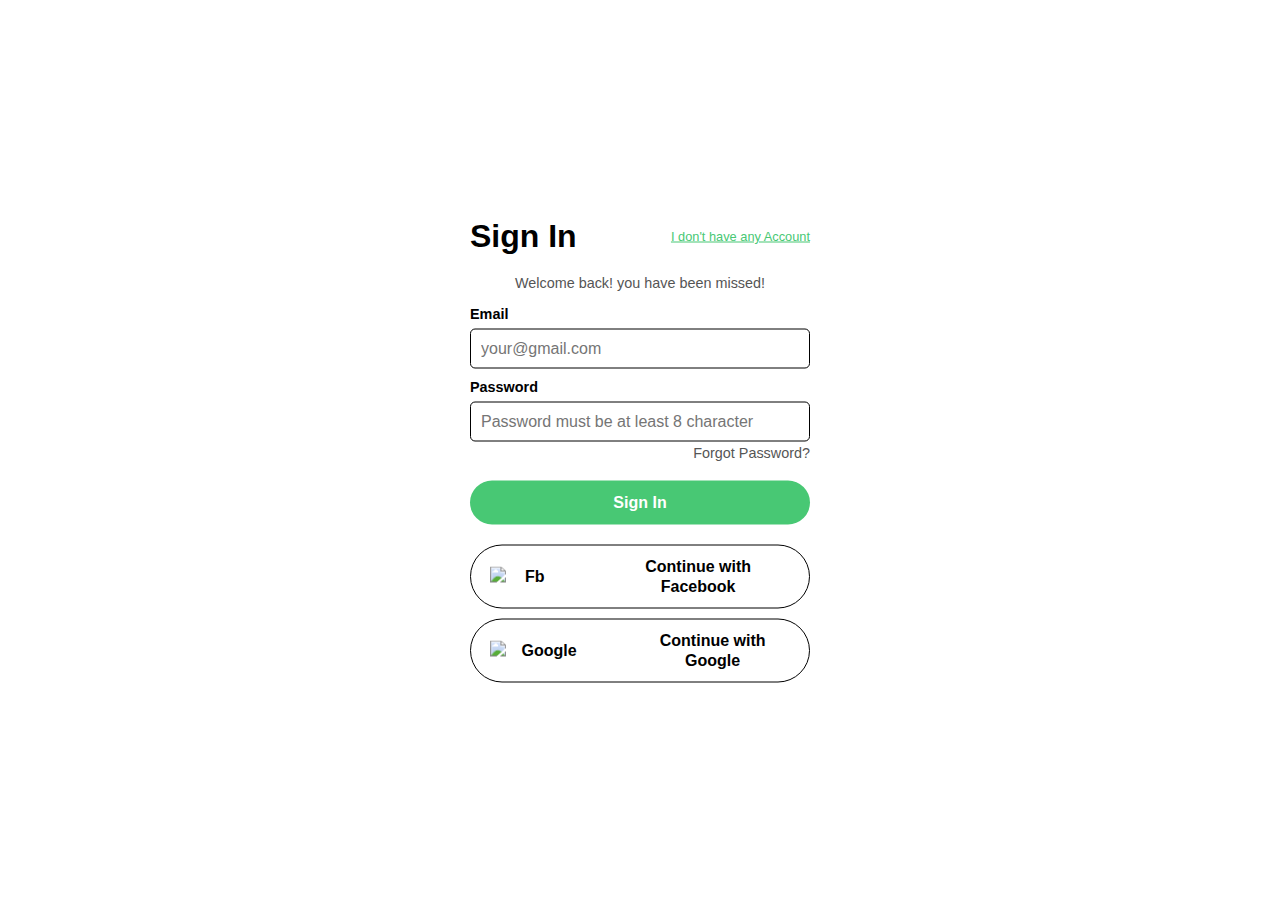
==== sigin.html @ e4460219 "Added index.html" ====
<!DOCTYPE html>
<html lang="en">
<head>
    <meta charset="UTF-8">
    <meta name="viewport" content="width=device-width, initial-scale=1.0">
    <title>Sign In</title>

    <link rel="stylesheet" href="signin.css">
</head>
<body>
    <div class="outer-box">
        <div class="iner-box">
            <header>
                <div class="signin-header">
                    <h1>Sign In</h1>
                    <a href="index.html">I don't have any Account</a>
                </div>
               <p>Welcome back! you have been missed!</p>
            </header>

            <main class="signin-body">
                <form action="post">
                    <p>
                        <label for="email">Email</label>
                        <input type="email" id="email" placeholder="your@gmail.com" required>
                    </p>
                    <p>
                        <label for="password">Password</label>
                        <input type="password" id="password" placeholder="Password must be at least 8 character" required>
                    </p>
                    <div class="form-para">
                        <p><a href="forgot.html">Forgot Password?</a></p>
                    </div>
                    <p>
                        <input type="submit" id="button-4" value="Sign In">
                    </p>
                </form>
            </main>

            <footer class="sigin-footer">
                <button class="button-f" id="button-5"><img src="Images/fb.png" alt="Fb logo" height="20"><a href="https://www.facebook.com">Continue with Facebook</a></button>
                <button class="button-f" id="button-6"><img src="Images/google.png" alt="Google logo" height="20"><a href="https://www.google.com">Continue with Google</a></button>
            </footer>
        </div>
    </div>
</body>
</html>
---- signin.css ----
* {
    margin: 0;
    padding: 0;
    box-sizing: border-box;
}

body {
    font-family: Verdana, Geneva, Tahoma, sans-serif;
}

.outer-box {
    height: 100vh;
    width: 100vw;
}

.iner-box {
    width: 400px;
    margin: 0 auto;
    padding: 30px;
    position: relative;
    top: 50%;
    transform: translateY(-50%);
}

.signin-header {
    display: flex;
    align-items: center;
    justify-content: space-between;
    margin-bottom: 20px;
}

.signin-header a {
     font-size: 0.8rem;
     color: #48c874;
}

header p {
    text-align: center;
    margin-bottom: 15px;
    color: #555;
    font-size: 0.9rem;
}

.signin-body label {
    display: block;
    margin: 7px 0;
    font-weight: bold;
    font-size: 0.9rem;
}

.signin-body input {
    padding: 10px;
    margin-bottom: 3px;
    border: 1px solid #000000;
    border-radius: 5px;
    width: 100%;
    font-size: 1rem;
}

.form-para {
    text-align: end;
    font-size: 0.9rem;
    margin-bottom: 20px;
}

.form-para a {
    color: #555;
    text-decoration-line: none;
}

.form-para a:hover {
      color: #48c874;
}

#button-4 {
    background: #48c874;
    color: white;
    border: none;
    border-radius: 50px;
    font-size: 16px;
    font-weight: bold;
    padding: 10px 0;
    margin-bottom: 20px;
    line-height: 24px;
}

#button-4:hover {
    background-color: transparent;
    color: #48c874;
    border: 1px solid #48c874;
    cursor: pointer;
    transition: all 0.4s;
}

.button-f {
    display: flex;
    align-items: center;
    gap: 43px;
    font-size: 16px;
    font-weight: bold;
    cursor: pointer;
    background-color: white;
}

#button-5 {
    margin-bottom: 10px;
    border: 1px solid #000000;
    padding: 11px 19px;
    width: 100%;
    border-radius: 50px;
    border-width: 0.2px;
    line-height: 20px;
}

#button-6 {
    border: 1px solid #000000;
    padding: 11px 19px;
    width: 100%;
    border-radius: 50px;
    border-width: 0.2px;
    line-height: 20px;
}

.button-f a {
    text-decoration-line: none;
    color: black;
}
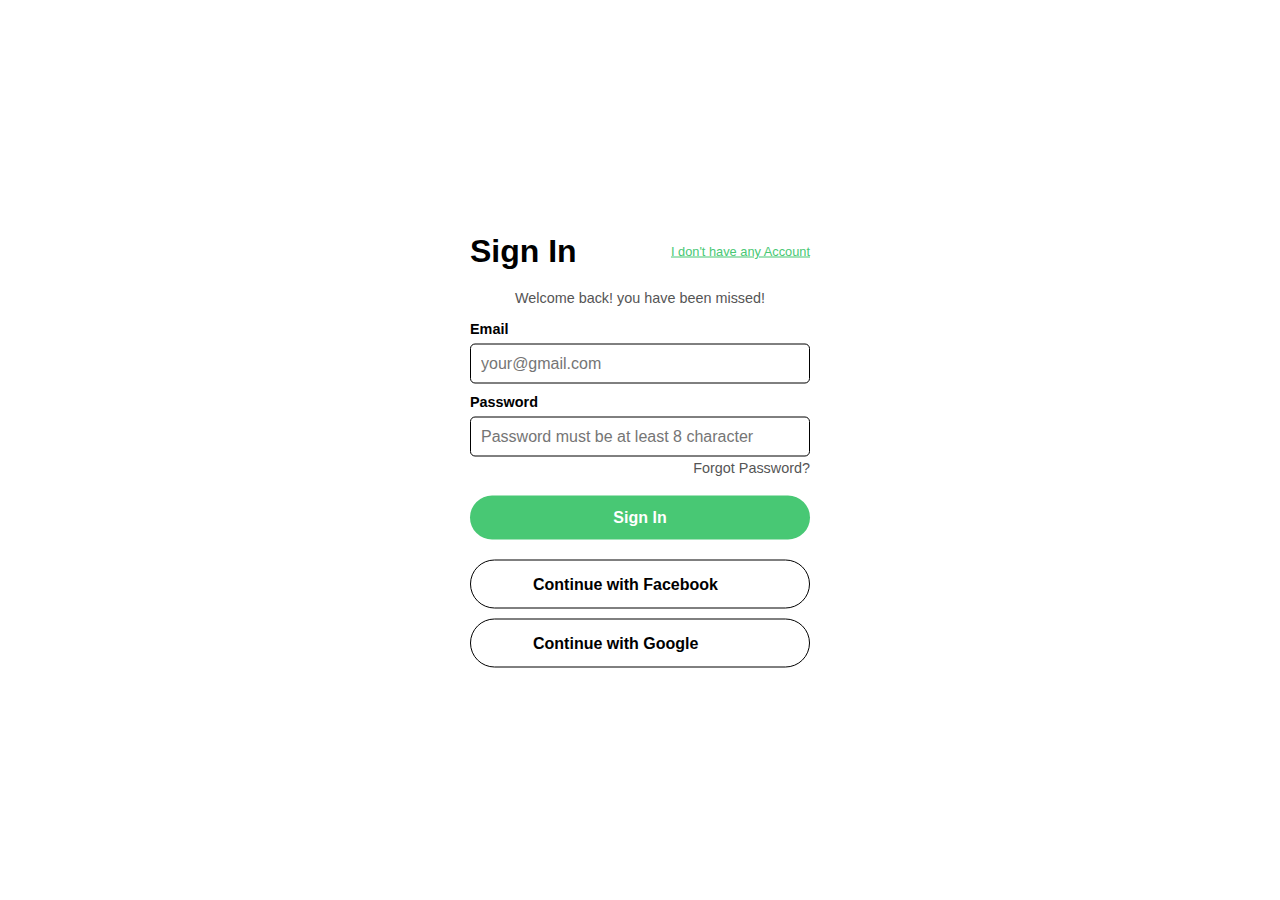
==== commit 56cfaffe: "Update sigin.html" ====
--- a/sigin.html
+++ b/sigin.html
@@ -38,10 +38,10 @@
             </main>
 
             <footer class="sigin-footer">
-                <button class="button-f" id="button-5"><img src="Images/fb.png" alt="Fb logo" height="20"><a href="https://www.facebook.com">Continue with Facebook</a></button>
-                <button class="button-f" id="button-6"><img src="Images/google.png" alt="Google logo" height="20"><a href="https://www.google.com">Continue with Google</a></button>
+                <button class="button-f" id="button-5"><img src="Images/fb.jpg" alt="" height="25"><a href="https://www.facebook.com">Continue with Facebook</a></button>
+                <button class="button-f" id="button-6"><img src="Images/google.jpg" alt="" height="25"><a href="https://www.google.com">Continue with Google</a></button>
             </footer>
         </div>
     </div>
 </body>
-</html>+</html>
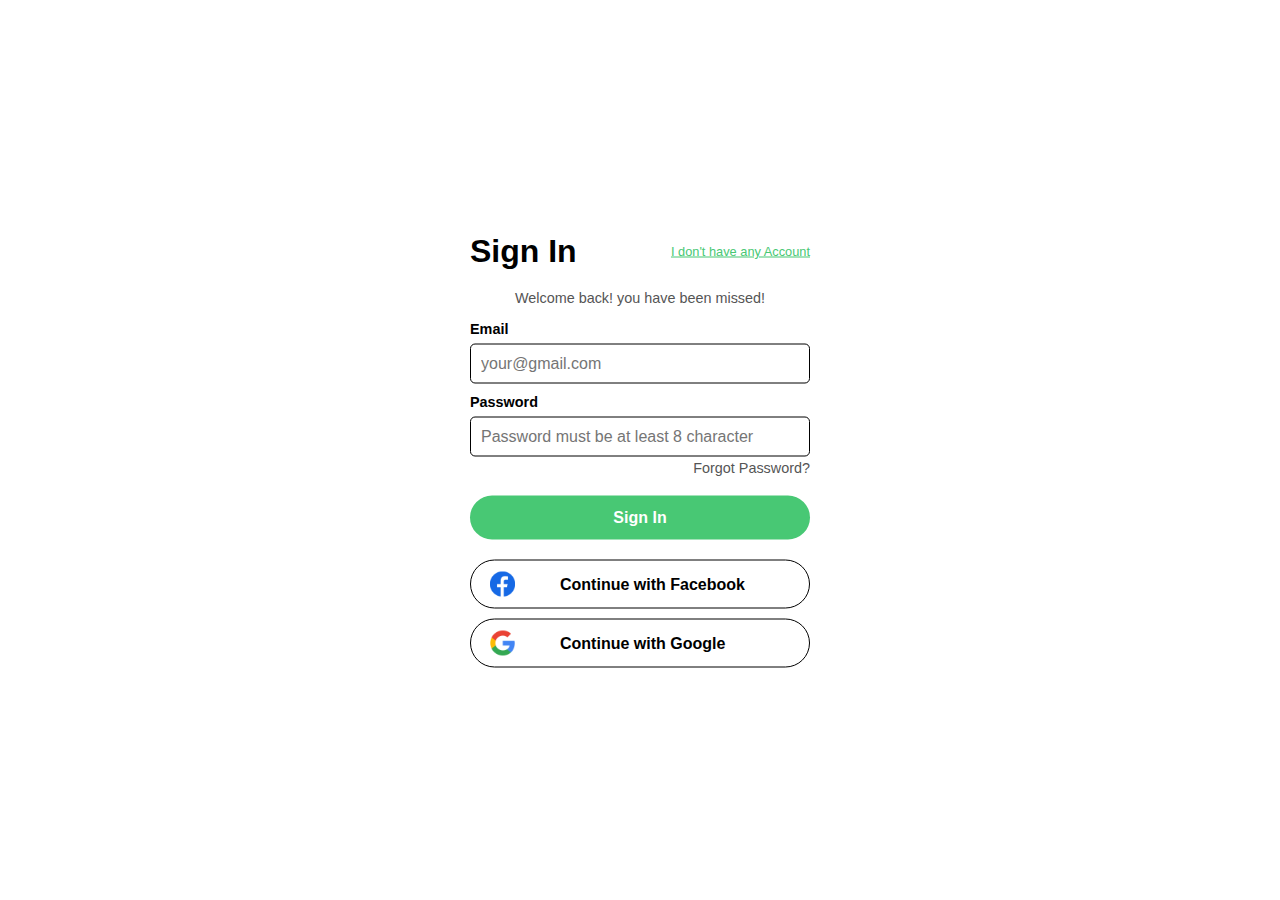
==== commit 7553d2d6: "Update sigin.html" ====
--- a/sigin.html
+++ b/sigin.html
@@ -38,8 +38,8 @@
             </main>
 
             <footer class="sigin-footer">
-                <button class="button-f" id="button-5"><img src="Images/fb.jpg" alt="" height="25"><a href="https://www.facebook.com">Continue with Facebook</a></button>
-                <button class="button-f" id="button-6"><img src="Images/google.jpg" alt="" height="25"><a href="https://www.google.com">Continue with Google</a></button>
+                <button class="button-f" id="button-5"><img src="fb.png" alt="" height="25"><a href="https://www.facebook.com">Continue with Facebook</a></button>
+                <button class="button-f" id="button-6"><img src="google.png" alt="" height="25"><a href="https://www.google.com">Continue with Google</a></button>
             </footer>
         </div>
     </div>
--- a/signin.css
+++ b/signin.css
@@ -95,7 +95,7 @@
 .button-f {
     display: flex;
     align-items: center;
-    gap: 43px;
+    gap: 45px;
     font-size: 16px;
     font-weight: bold;
     cursor: pointer;
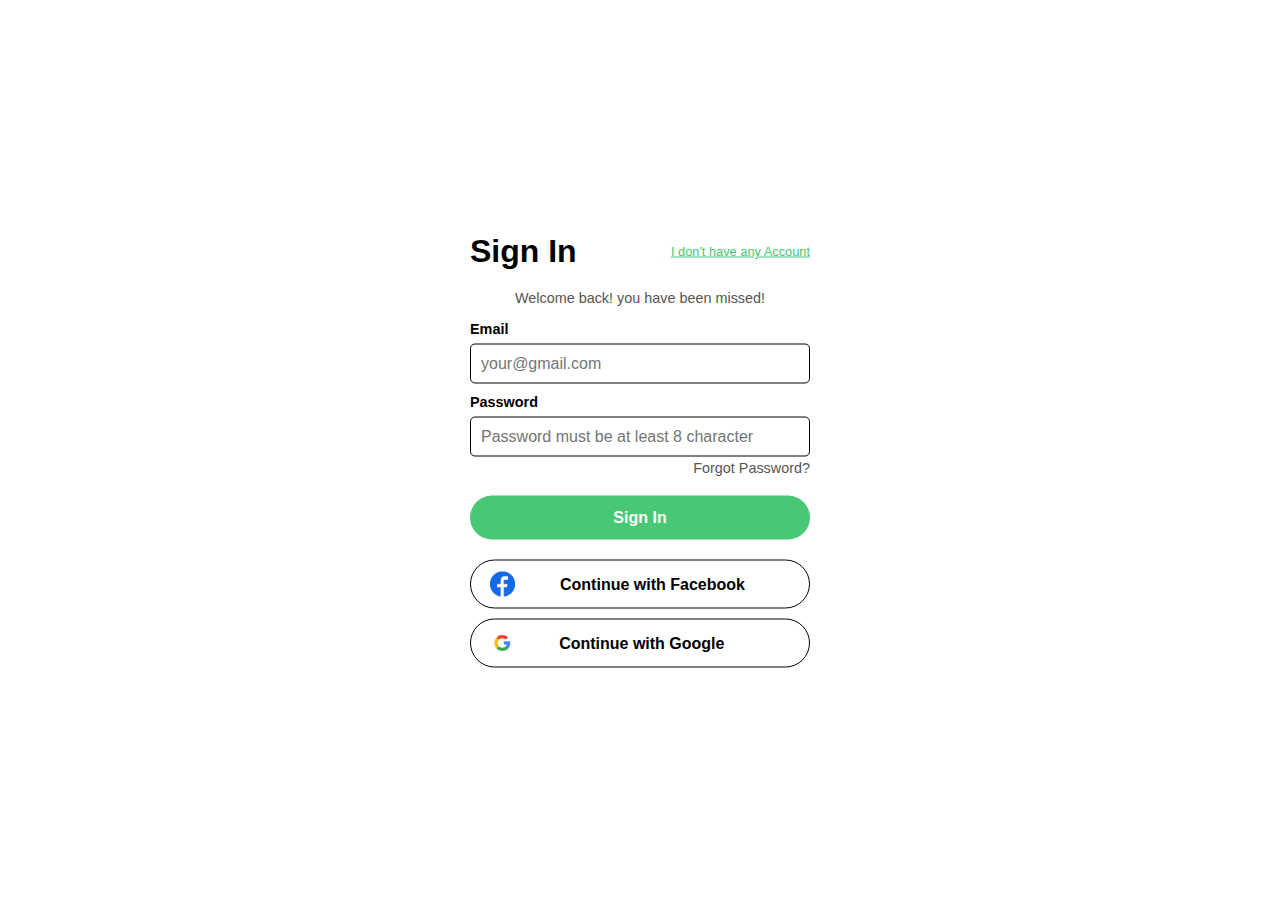
==== commit 073d5e55: "Update sigin.html" ====
--- a/sigin.html
+++ b/sigin.html
@@ -39,7 +39,7 @@
 
             <footer class="sigin-footer">
                 <button class="button-f" id="button-5"><img src="fb.png" alt="" height="25"><a href="https://www.facebook.com">Continue with Facebook</a></button>
-                <button class="button-f" id="button-6"><img src="google.png" alt="" height="25"><a href="https://www.google.com">Continue with Google</a></button>
+                <button class="button-f" id="button-6"><img src="google.jpg" alt="" height="25"><a href="https://www.google.com">Continue with Google</a></button>
             </footer>
         </div>
     </div>
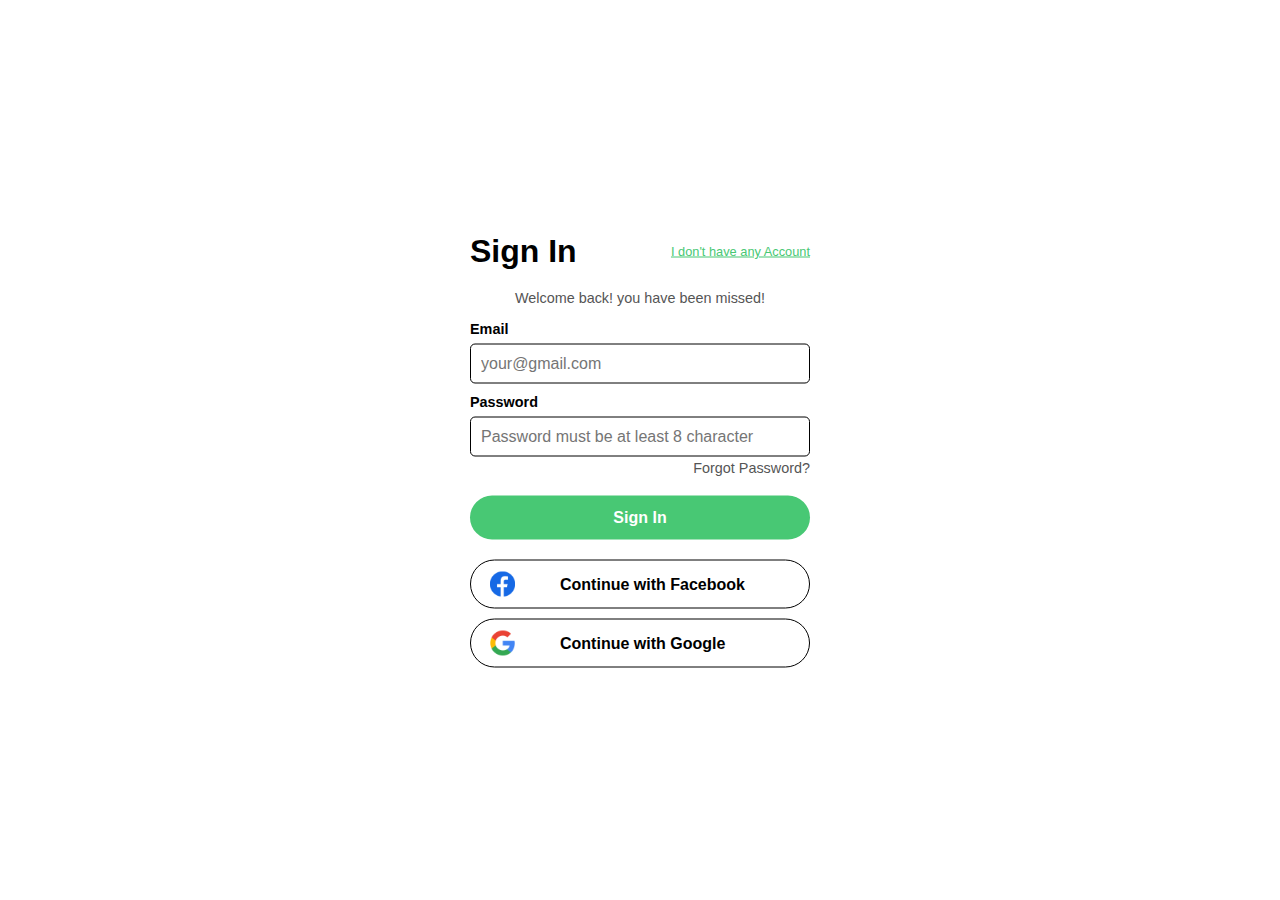
==== commit cb2af47b: "Update sigin.html" ====
--- a/sigin.html
+++ b/sigin.html
@@ -39,7 +39,7 @@
 
             <footer class="sigin-footer">
                 <button class="button-f" id="button-5"><img src="fb.png" alt="" height="25"><a href="https://www.facebook.com">Continue with Facebook</a></button>
-                <button class="button-f" id="button-6"><img src="google.jpg" alt="" height="25"><a href="https://www.google.com">Continue with Google</a></button>
+                <button class="button-f" id="button-6"><img src="google.png" alt="" height="25"><a href="https://www.google.com">Continue with Google</a></button>
             </footer>
         </div>
     </div>
